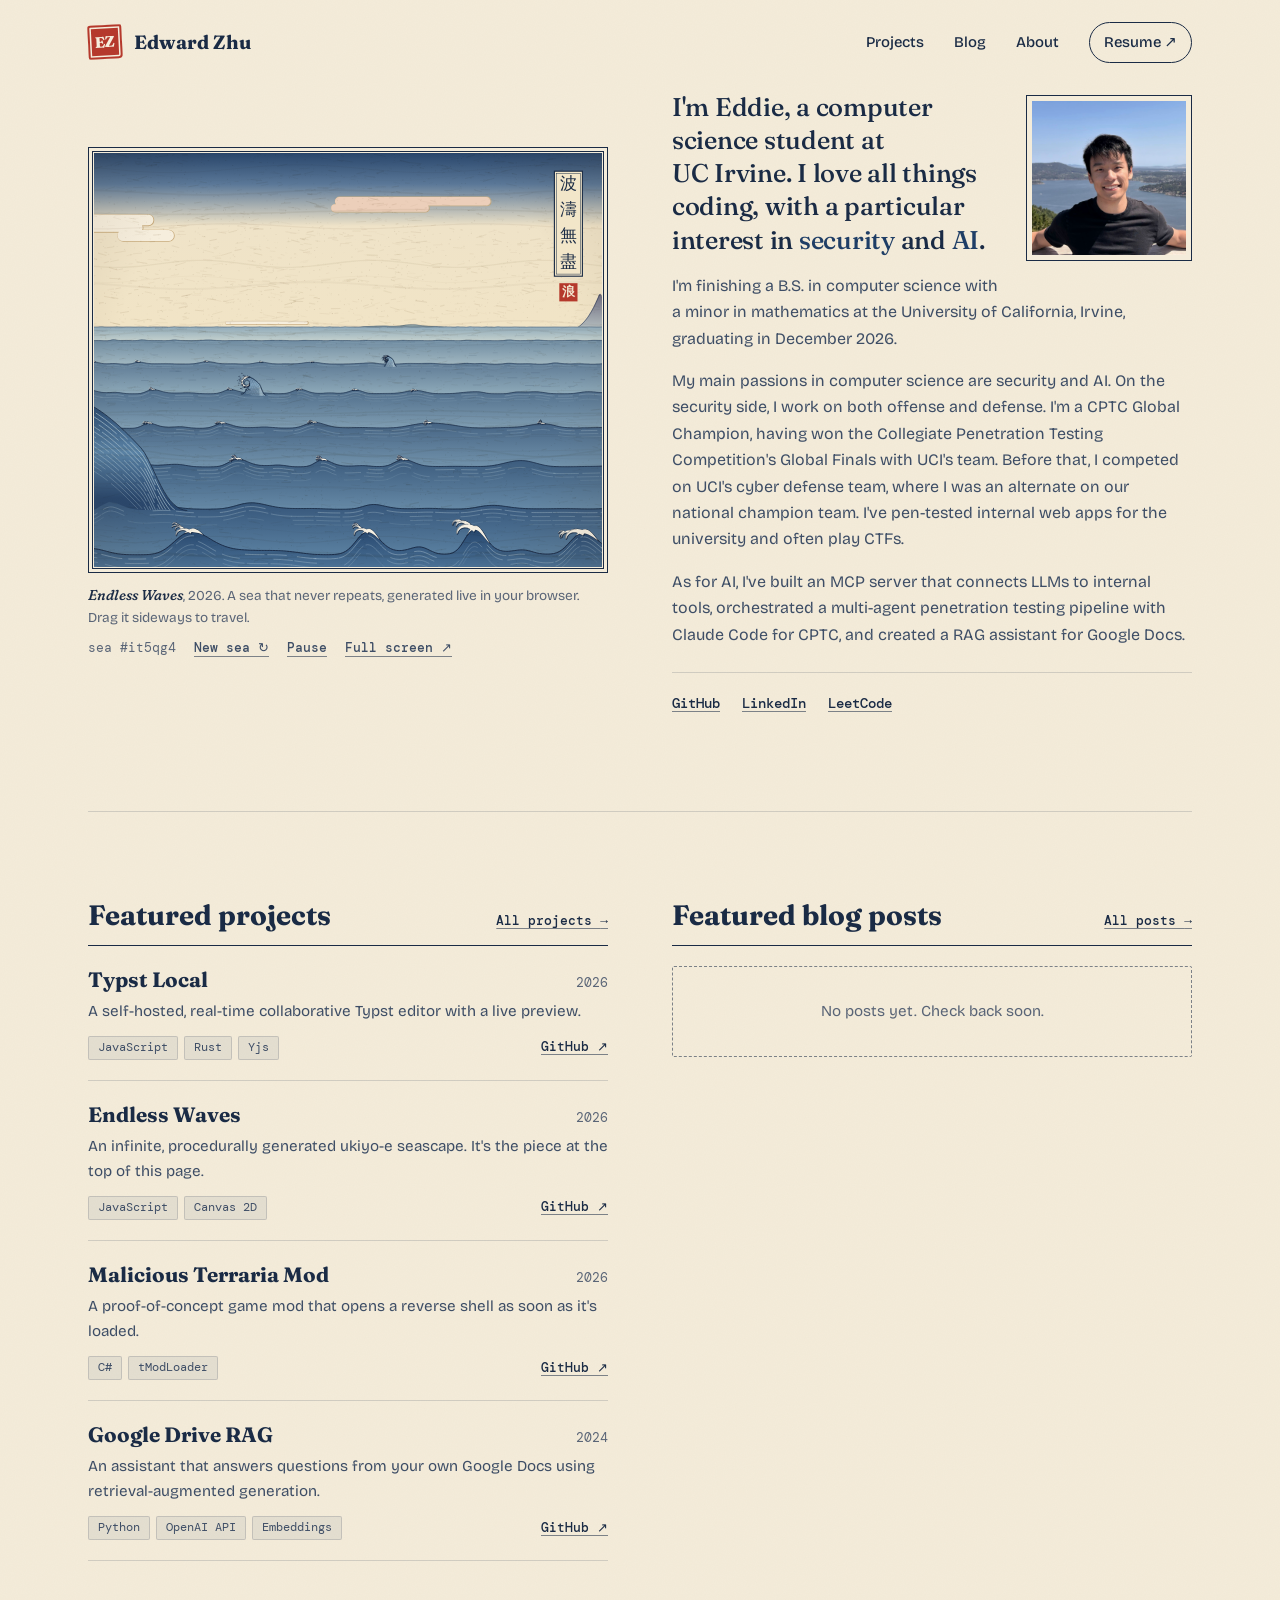
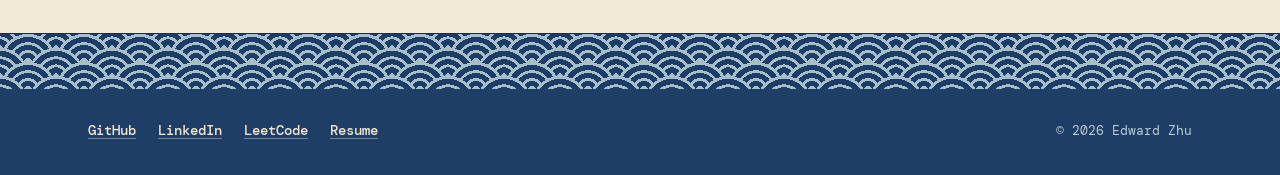
==== index.html @ ed26be7c "Personal website with Endless Waves banner, projects and blog Co-Authored-By: Claude Opus 5.5 <norep" ====
<!doctype html>
<html lang="en">
<head>
  <meta charset="utf-8">
  <meta name="viewport" content="width=device-width, initial-scale=1">
  <title>Edward Zhu</title>
  <meta name="description" content="Edward Zhu — UC Irvine computer science student and CPTC global champion, focused on security and AI.">
  <meta name="theme-color" content="#f4ecda" media="(prefers-color-scheme: light)">
  <meta name="theme-color" content="#0e1626" media="(prefers-color-scheme: dark)">
  <link rel="icon" href="assets/favicon.svg" type="image/svg+xml">
  <link rel="preconnect" href="https://fonts.googleapis.com">
  <link rel="preconnect" href="https://fonts.gstatic.com" crossorigin>
  <link href="https://fonts.googleapis.com/css2?family=Bricolage+Grotesque:opsz,wght@12..96,300..700&amp;family=DM+Mono:wght@400;500&amp;family=Fraunces:ital,opsz,wght,SOFT,WONK@0,9..144,300..800,0..100,0..1;1,9..144,300..800,0..100,0..1&amp;display=swap" rel="stylesheet">
  <link rel="stylesheet" href="styles.css">
  <script src="main.js" defer></script>
</head>
<body>
  <a class="skip" href="#main">Skip to content</a>

  <header class="masthead wrap">
    <a class="brand" href="#top" aria-label="Edward Zhu, home">
      <span class="seal" aria-hidden="true">EZ</span>
      <span class="brand-name">Edward Zhu</span>
    </a>
    <nav aria-label="Primary">
      <ul>
        <li><a href="projects.html">Projects</a></li>
        <li><a href="blog.html">Blog</a></li>
        <li><a href="#about">About</a></li>
        <li><a class="btn-outline" href="assets/resume.pdf" target="_blank" rel="noopener">Resume <span aria-hidden="true">↗</span></a></li>
      </ul>
    </nav>
  </header>

  <main id="main">
    <section class="hero wrap" id="top" aria-label="Introduction">
      <!-- the banner: a live, procedurally generated ukiyo-e sea -->
      <figure class="print">
        <div class="print-frame">
          <iframe id="waves" src="art/waves.html" title="Endless Waves: an animated, procedurally generated ukiyo-e seascape. Drag sideways to travel." loading="eager"></iframe>
        </div>
        <figcaption class="print-caption">
          <p><span class="work-title">Endless Waves</span>, 2026. A sea that never repeats, generated live in your browser. Drag it sideways to travel.</p>
          <div class="print-controls">
            <span class="seed" id="seed" aria-live="polite"></span>
            <button type="button" id="wave-new">New sea <span aria-hidden="true">↻</span></button>
            <button type="button" id="wave-toggle" aria-pressed="false">Pause</button>
            <a href="art/waves.html" target="_blank" rel="noopener">Full screen <span aria-hidden="true">↗</span></a>
          </div>
        </figcaption>
      </figure>

      <div class="hero-about" id="about">
        <!-- the portrait floats right and the introduction wraps around it -->
        <div class="about-flow">
          <div class="portrait">
            <img src="assets/profile-photo.jpg" alt="Edward Zhu smiling on a lookout above the water" width="800" height="800">
          </div>
          <p class="lede">
            I'm Eddie, a computer science student at UC&nbsp;Irvine. I love all things coding,
            with a particular interest in <em>security</em> and <em>AI</em>.
          </p>
          <p>
            I'm finishing a B.S. in computer science with a minor in mathematics at the University of California,
            Irvine, graduating in December 2026.
          </p>
          <p>
            My main passions in computer science are security and AI. On the security side, I work on both offense
            and defense. I'm a CPTC Global Champion, having won the Collegiate Penetration Testing Competition's
            Global Finals with UCI's team. Before that, I competed on UCI's cyber defense team, where I was an
            alternate on our national champion team. I've pen-tested internal web apps for the university and often
            play CTFs.
          </p>
          <p>
            As for AI, I've built an MCP server that connects LLMs to internal tools, orchestrated a multi-agent
            penetration testing pipeline with Claude Code for CPTC, and created a RAG assistant for Google Docs.
          </p>
        </div>
        <div class="intro-meta">
          <ul class="links">
            <li><a href="https://github.com/zhu-e" target="_blank" rel="noopener">GitHub</a></li>
            <li><a href="https://www.linkedin.com/in/edwardzhu1/" target="_blank" rel="noopener">LinkedIn</a></li>
            <li><a href="https://leetcode.com/u/3dd13zhu/" target="_blank" rel="noopener">LeetCode</a></li>
          </ul>
        </div>
      </div>
    </section>

    <section class="featured wrap" aria-label="Featured projects and blog posts">
      <div class="featured-col" id="work">
        <div class="col-head">
          <h2>Featured projects</h2>
          <a class="see-all" href="projects.html">All projects <span aria-hidden="true">→</span></a>
        </div>
        <ul class="cards">
          <li class="card">
            <div class="card-head">
              <h3><a class="card-link" href="projects.html#typst-local">Typst Local</a></h3>
              <span class="card-meta">2026</span>
            </div>
            <p>A self-hosted, real-time collaborative Typst editor with a live preview.</p>
            <div class="card-foot">
              <ul class="tags"><li>JavaScript</li><li>Rust</li><li>Yjs</li></ul>
              <a class="card-gh" href="https://github.com/Zhu-E/typst-local" target="_blank" rel="noopener">GitHub <span aria-hidden="true">↗</span></a>
            </div>
          </li>
          <li class="card">
            <div class="card-head">
              <h3><a class="card-link" href="projects.html#endless-waves">Endless Waves</a></h3>
              <span class="card-meta">2026</span>
            </div>
            <p>An infinite, procedurally generated ukiyo-e seascape. It's the piece at the top of this page.</p>
            <div class="card-foot">
              <ul class="tags"><li>JavaScript</li><li>Canvas 2D</li></ul>
              <a class="card-gh" href="https://github.com/Zhu-E/endless-waves" target="_blank" rel="noopener">GitHub <span aria-hidden="true">↗</span></a>
            </div>
          </li>
          <li class="card">
            <div class="card-head">
              <h3><a class="card-link" href="projects.html#malicious-terraria-mod">Malicious Terraria Mod</a></h3>
              <span class="card-meta">2026</span>
            </div>
            <p>A proof-of-concept game mod that opens a reverse shell as soon as it's loaded.</p>
            <div class="card-foot">
              <ul class="tags"><li>C#</li><li>tModLoader</li></ul>
              <a class="card-gh" href="https://github.com/Zhu-E/MaliciousTerarriaMod" target="_blank" rel="noopener">GitHub <span aria-hidden="true">↗</span></a>
            </div>
          </li>
          <li class="card">
            <div class="card-head">
              <h3><a class="card-link" href="projects.html#google-drive-rag">Google Drive RAG</a></h3>
              <span class="card-meta">2024</span>
            </div>
            <p>An assistant that answers questions from your own Google Docs using retrieval-augmented generation.</p>
            <div class="card-foot">
              <ul class="tags"><li>Python</li><li>OpenAI API</li><li>Embeddings</li></ul>
              <a class="card-gh" href="https://github.com/Zhu-E/GoogleDriveRAG" target="_blank" rel="noopener">GitHub <span aria-hidden="true">↗</span></a>
            </div>
          </li>
        </ul>
      </div>

      <div class="featured-col" id="blog">
        <div class="col-head">
          <h2>Featured blog posts</h2>
          <a class="see-all" href="blog.html">All posts <span aria-hidden="true">→</span></a>
        </div>
        <!-- featured posts use the same markup as the projects, inside <ul class="cards">; see README.md -->
        <p class="empty">No posts yet. Check back soon.</p>
      </div>
    </section>

  </main>

  <footer class="footer">
    <div class="seigaiha" aria-hidden="true"></div>
    <div class="wrap footer-inner">
      <div class="footer-row">
        <ul class="links">
          <li><a href="https://github.com/zhu-e" target="_blank" rel="noopener">GitHub</a></li>
          <li><a href="https://www.linkedin.com/in/edwardzhu1/" target="_blank" rel="noopener">LinkedIn</a></li>
          <li><a href="https://leetcode.com/u/3dd13zhu/" target="_blank" rel="noopener">LeetCode</a></li>
          <li><a href="assets/resume.pdf" target="_blank" rel="noopener">Resume</a></li>
        </ul>
        <p class="fine">© <span id="year">2026</span> Edward Zhu</p>
      </div>
    </div>
  </footer>
</body>
</html>
---- styles.css ----
/* Palette borrowed from the Endless Waves print: washi paper, indigo ink, a vermilion seal. */
:root {
  --paper: #f4ecda;
  --paper-deep: #ebe0c7;
  --ink: #1a2b45;
  --ink-2: #3e4e66;
  --ink-3: #5a6577;
  --rule: rgba(26, 43, 69, 0.16);
  --rule-strong: rgba(26, 43, 69, 0.55);
  --vermilion: #b5392c;
  --on-vermilion: #f6eedd;
  --sea: #1f3e66;
  --sea-line: #b6ccd6;
  --tag-bg: rgba(31, 62, 102, 0.07);
  --grain-opacity: 0.5;

  /* Fraunces with its soft, wonky cut for the inky, carved feel of the print; Bricolage for warm, slightly odd text */
  --serif: "Fraunces", Georgia, serif;
  --sans: "Bricolage Grotesque", system-ui, -apple-system, "Segoe UI", sans-serif;
  --mono: "DM Mono", ui-monospace, "SF Mono", Menlo, monospace;

  --gutter: clamp(16px, 4vw, 48px);
  color-scheme: light;
}

@media (prefers-color-scheme: dark) {
  :root:not([data-theme="light"]) {
    --paper: #0e1626;
    --paper-deep: #152036;
    --ink: #ece2cb;
    --ink-2: #c4c3bd;
    --ink-3: #8f97a5;
    --rule: rgba(236, 226, 203, 0.13);
    --rule-strong: rgba(236, 226, 203, 0.45);
    --vermilion: #e46a52;
    --on-vermilion: #1a1410;
    --sea: #1f3e66;
    --sea-line: #6f8fae;
    --tag-bg: rgba(236, 226, 203, 0.06);
    --grain-opacity: 0.18;
    color-scheme: dark;
  }
}
:root[data-theme="dark"] {
  --paper: #0e1626;
  --paper-deep: #152036;
  --ink: #ece2cb;
  --ink-2: #c4c3bd;
  --ink-3: #8f97a5;
  --rule: rgba(236, 226, 203, 0.13);
  --rule-strong: rgba(236, 226, 203, 0.45);
  --vermilion: #e46a52;
  --on-vermilion: #1a1410;
  --sea: #1f3e66;
  --sea-line: #6f8fae;
  --tag-bg: rgba(236, 226, 203, 0.06);
  --grain-opacity: 0.18;
  color-scheme: dark;
}

/* ---------- base ---------- */
*, *::before, *::after { box-sizing: border-box; }
html { scroll-behavior: smooth; -webkit-text-size-adjust: 100%; }
@media (prefers-reduced-motion: reduce) { html { scroll-behavior: auto; } }

body {
  margin: 0;
  background: var(--paper);
  color: var(--ink);
  font: 400 1rem/1.65 var(--sans);
  -webkit-font-smoothing: antialiased;
  overflow-x: hidden;
  position: relative;
  /* short pages still put the footer at the bottom of the window */
  min-height: 100vh; display: flex; flex-direction: column;
}
main { flex: 1 0 auto; }
/* fibrous paper grain over the whole page */
body::before {
  content: "";
  position: absolute;
  inset: 0;
  pointer-events: none;
  z-index: -1;
  opacity: var(--grain-opacity);
  background-image: url("data:image/svg+xml,%3Csvg xmlns='http://www.w3.org/2000/svg' width='220' height='220'%3E%3Cfilter id='n'%3E%3CfeTurbulence type='fractalNoise' baseFrequency='0.9' numOctaves='2' stitchTiles='stitch'/%3E%3CfeColorMatrix values='0 0 0 0 0.45 0 0 0 0 0.36 0 0 0 0 0.22 0 0 0 0.09 0'/%3E%3C/filter%3E%3Crect width='100%25' height='100%25' filter='url(%23n)'/%3E%3C/svg%3E");
}

h1, h2, h3, .lede, .brand-name, .seal { font-variation-settings: "SOFT" 100, "WONK" 1; }

img { max-width: 100%; display: block; }
a { color: inherit; text-decoration-color: var(--rule-strong); text-underline-offset: 0.2em; text-decoration-thickness: 1px; }
a:hover { color: var(--vermilion); text-decoration-color: currentColor; }
:focus-visible { outline: 2px solid var(--vermilion); outline-offset: 3px; border-radius: 2px; }
::selection { background: var(--vermilion); color: var(--on-vermilion); }

.wrap { width: min(1200px, 100%); margin-inline: auto; padding-inline: var(--gutter); }
.wrap.narrow { width: min(960px, 100%); }

.skip {
  position: absolute; left: 12px; top: -48px; z-index: 10;
  background: var(--ink); color: var(--paper); padding: 8px 14px; border-radius: 4px;
}
.skip:focus { top: 12px; }

/* ---------- masthead ---------- */
.masthead {
  display: flex; align-items: center; justify-content: space-between; gap: 16px;
  padding-block: 22px 20px;
}
.brand { display: inline-flex; align-items: center; gap: 12px; text-decoration: none; }
.brand:hover { color: inherit; }
.seal {
  display: grid; place-items: center;
  width: 34px; height: 34px; flex: none;
  background: var(--vermilion); color: var(--on-vermilion);
  font: 800 0.95rem/1 var(--serif); letter-spacing: 0.02em;
  border-radius: 3px 2px 4px 2px;
  box-shadow: inset 0 0 0 2px var(--vermilion), inset 0 0 0 3.5px var(--on-vermilion);
  transform: rotate(-3deg);
  transition: transform 0.3s ease;
}
.brand:hover .seal { transform: rotate(3deg); }
.brand-name { font: 700 1.2rem/1 var(--serif); letter-spacing: 0.01em; }

.masthead nav ul { display: flex; align-items: center; gap: clamp(14px, 2.4vw, 30px); margin: 0; padding: 0; list-style: none; }
.masthead nav a { font-size: 0.93rem; font-weight: 500; text-decoration: none; white-space: nowrap; }
.btn-outline {
  display: inline-block; padding: 7px 14px;
  border: 1px solid var(--ink); border-radius: 999px;
  transition: background 0.2s, color 0.2s, border-color 0.2s;
}
.masthead nav .btn-outline:hover { background: var(--vermilion); border-color: var(--vermilion); color: var(--on-vermilion); }

/* ---------- the print (banner) ---------- */
.print { margin: 0; }
/* double rule, like the cartouche inside the picture */
.print-frame {
  position: relative;
  border: 1.5px solid var(--ink);
  padding: 5px;
  background: var(--paper);
}
.print-frame::before {
  content: ""; position: absolute; inset: 3px;
  border: 0.5px solid var(--ink); pointer-events: none;
}
.print-frame iframe {
  display: block; width: 100%; border: 0;
  height: clamp(300px, 46vh, 430px);
  background: #efe3c8;
}
.print-caption {
  display: flex; flex-wrap: wrap; align-items: baseline; justify-content: space-between; gap: 8px 24px;
  padding-top: 12px;
  font-size: 0.85rem; color: var(--ink-3);
}
.print-caption p { margin: 0; max-width: 62ch; }
.work-title { font: italic 500 1.05em var(--serif); font-variation-settings: "SOFT" 100, "WONK" 1; color: var(--ink); }
.print-controls { display: flex; flex-wrap: wrap; align-items: baseline; gap: 6px 18px; }
.print-controls button,
.print-controls a {
  font: 500 0.8rem/1 var(--mono);
  color: var(--ink-2); background: none; border: 0; padding: 4px 0; cursor: pointer;
  text-decoration: underline; text-decoration-color: var(--rule-strong); text-underline-offset: 0.3em;
}
.print-controls button:hover, .print-controls a:hover { color: var(--vermilion); text-decoration-color: currentColor; }
.seed { font: 400 0.8rem/1 var(--mono); color: var(--ink-3); }

/* ---------- hero: the print on the left, a short introduction on the right ---------- */
.hero {
  display: grid; grid-template-columns: minmax(0, 1fr) minmax(0, 1fr);
  gap: 40px clamp(32px, 5vw, 64px); align-items: center;
  padding-block: 8px clamp(56px, 8vw, 96px);
}
.hero-about { display: grid; gap: 24px; justify-items: start; }
.about-flow { display: flow-root; justify-self: stretch; }
.hero .portrait { float: right; width: clamp(130px, 13vw, 176px); margin: 4px 0 14px 24px; }
.about-flow p:not(.lede) { margin: 1em 0 0; color: var(--ink-2); }
.lede {
  margin: 0;
  font: 500 clamp(1.35rem, 2vw, 1.75rem)/1.3 var(--serif);
  letter-spacing: -0.01em;
  text-wrap: balance;
}
.lede em { font-style: normal; color: var(--sea); }
@media (prefers-color-scheme: dark) { :root:not([data-theme="light"]) .lede em { color: var(--sea-line); } }
:root[data-theme="dark"] .lede em { color: var(--sea-line); }

.intro-meta {
  display: flex; flex-wrap: wrap; justify-content: space-between; align-items: baseline; gap: 12px 32px;
  justify-self: stretch; padding-top: 18px;
  border-top: 1px solid var(--rule);
  font-size: 0.92rem; color: var(--ink-3);
}
.links { display: flex; flex-wrap: wrap; gap: 6px 22px; margin: 0; padding: 0; list-style: none; }
.links a { font: 500 0.85rem/1.6 var(--mono); color: var(--ink); }

/* ---------- homepage: featured projects | featured blog posts ---------- */
.featured {
  display: grid; grid-template-columns: minmax(0, 1fr) minmax(0, 1fr); gap: 56px clamp(32px, 5vw, 64px);
  align-items: start;
  padding-block: clamp(48px, 7vw, 88px) 0;
  position: relative;
}
/* the divider spans the content, not the side gutters */
.featured::before, .page-head::after {
  content: ""; position: absolute; left: var(--gutter); right: var(--gutter);
  border-top: 1px solid var(--rule);
}
.featured::before { top: 0; }
.col-head {
  display: flex; align-items: baseline; justify-content: space-between; gap: 16px;
  padding-bottom: 12px; border-bottom: 1.5px solid var(--ink);
}
.col-head h2 { margin: 0; font: 700 clamp(1.4rem, 2.2vw, 1.75rem)/1.2 var(--serif); }
.see-all { flex: none; font: 500 0.8rem/1 var(--mono); }

/* cards: compact rows used for featured projects and for blog posts */
.cards { list-style: none; margin: 0; padding: 0; }
.card { position: relative; padding-block: 20px; border-bottom: 1px solid var(--rule); }
/* the title's link covers the whole card; other links in it sit on top */
.card-link { text-decoration: none; }
.card-link::after { content: ""; position: absolute; inset: 0; }
.card-head { display: flex; align-items: baseline; justify-content: space-between; gap: 16px; }
.card h3 { margin: 0; font: 700 1.3rem/1.3 var(--serif); transition: color 0.2s; }
.card:hover h3, .card-link:hover { color: var(--vermilion); }
.card-foot { display: flex; align-items: center; justify-content: space-between; gap: 8px 16px; flex-wrap: wrap; }
.card-gh { position: relative; z-index: 1; flex: none; font: 500 0.8rem/1 var(--mono); }
.card-meta { flex: none; font: 400 0.8rem/1 var(--mono); color: var(--ink-3); }
.card p { margin: 6px 0 12px; color: var(--ink-2); font-size: 0.95rem; }
.card p:last-child { margin-bottom: 0; }
.empty {
  margin: 20px 0 0; padding: 32px 20px;
  border: 1px dashed var(--rule-strong); border-radius: 2px;
  color: var(--ink-3); font-size: 0.95rem; text-align: center;
}

/* ---------- inner pages: projects, blog, posts ---------- */
.page-head { position: relative; padding-block: clamp(20px, 4vw, 44px) clamp(28px, 4vw, 40px); }
.page-head::after { bottom: 0; }
.article .page-head::after { left: 0; right: 0; }
.back { font: 500 0.8rem/1 var(--mono); color: var(--ink-3); text-decoration: none; }
.page-head h1 { margin: 16px 0 8px; font: 700 clamp(2.2rem, 5vw, 3.4rem)/1.1 var(--serif); letter-spacing: -0.01em; }
.page-head p { margin: 0; color: var(--ink-3); }
.sort { display: flex; align-items: center; gap: 10px; margin-top: 16px; }
.sort label { font: 500 0.8rem/1 var(--mono); color: var(--ink-3); }
.select-wrap { position: relative; display: inline-block; }
.select-wrap::after {
  content: "▾"; position: absolute; right: 13px; top: 50%; transform: translateY(-50%);
  pointer-events: none; font-size: 0.8rem; color: var(--ink-2);
}
.select-wrap select {
  appearance: none; -webkit-appearance: none; cursor: pointer;
  font: 500 0.85rem/1 var(--mono); color: var(--ink); background: transparent;
  padding: 8px 34px 8px 14px; border: 1px solid var(--rule-strong); border-radius: 999px;
  transition: border-color 0.2s;
}
.select-wrap select:hover { border-color: var(--ink); }
.select-wrap option { background: var(--paper); color: var(--ink); }
.page-body { padding-top: clamp(28px, 4vw, 44px); }

.prose { padding-top: 32px; max-width: 68ch; font-size: 1.05rem; }
.prose p, .prose ul, .prose ol { margin: 0 0 1.1em; color: var(--ink-2); }
.prose h2 { margin: 1.8em 0 0.6em; font: 700 1.6rem/1.25 var(--serif); }
.prose h3 { margin: 1.5em 0 0.5em; font: 700 1.25rem/1.3 var(--serif); }
.prose pre {
  margin: 0 0 1.2em; padding: 14px 16px; overflow-x: auto;
  background: var(--tag-bg); border: 1px solid var(--rule); border-radius: 2px;
}
.prose pre code { background: none; padding: 0; font-size: 0.88rem; }

/* ---------- entries: the full project list ---------- */
.entries { list-style: none; margin: 0; padding: 0; }
.entry {
  display: grid; grid-template-columns: 64px minmax(0, 1fr); gap: 0 24px;
  padding-block: 28px;
  border-bottom: 1px solid var(--rule);
}
.entry:first-child { padding-top: 0; }
.entry:last-child { border-bottom: 0; padding-bottom: 0; }
.year { font: 500 0.82rem/2.1 var(--mono); color: var(--ink-3); }
.entry-head { display: flex; align-items: baseline; justify-content: space-between; gap: 16px; }
.entry h3 {
  margin: 0; font: 700 clamp(1.35rem, 2.3vw, 1.7rem)/1.25 var(--serif);
  transition: color 0.2s;
}
.entry:hover h3, .entry:target h3 { color: var(--vermilion); }
.entry { scroll-margin-top: 24px; }
.entry-link { flex: none; font: 500 0.8rem/1 var(--mono); }
.entry-links { flex: none; display: flex; gap: 16px; }
.entry-body > p { margin: 8px 0 14px; max-width: 60ch; color: var(--ink-2); }

.tags { display: flex; flex-wrap: wrap; gap: 6px; margin: 0; padding: 0; list-style: none; }
.tags li {
  font: 400 0.74rem/1 var(--mono); color: var(--ink-2);
  padding: 5px 9px; background: var(--tag-bg); border: 1px solid var(--rule); border-radius: 2px;
}

details { margin-top: 14px; }
summary {
  display: inline-flex; align-items: center; gap: 8px;
  font: 500 0.8rem/1 var(--mono); color: var(--ink-3); cursor: pointer; list-style: none;
  padding: 4px 0;
}
summary::-webkit-details-marker { display: none; }
summary::before {
  content: "+"; display: grid; place-items: center; width: 16px; height: 16px;
  border: 1px solid currentColor; border-radius: 50%; font-size: 0.75rem; line-height: 1;
  transition: transform 0.2s;
}
details[open] summary::before { transform: rotate(45deg); }
summary:hover { color: var(--vermilion); }
.features { margin: 10px 0 0; padding: 0; list-style: none; max-width: 64ch; color: var(--ink-2); font-size: 0.95rem; }
.features li { position: relative; padding-left: 22px; margin-top: 6px; }
.features li::before { content: "〜"; position: absolute; left: 0; color: var(--vermilion); font-size: 0.85em; }
code { font: 0.88em var(--mono); background: var(--tag-bg); padding: 1px 5px; border-radius: 2px; }

/* ---------- portrait ---------- */
.portrait {
  position: relative; border: 1.5px solid var(--ink); padding: 5px; background: var(--paper);
}
.portrait img {
  width: 100%; height: auto; aspect-ratio: 1; object-fit: cover;
  filter: saturate(0.82) contrast(1.02);
}

/* ---------- footer ---------- */
.footer { margin-top: clamp(40px, 6vw, 72px); background: var(--sea); color: #f2e8d2; }
/* seigaiha: the overlapping-wave pattern, in the print's indigo */
.seigaiha {
  --a: var(--sea); --b: var(--sea-line);
  height: 56px;
  background-color: var(--a);
  background-image:
    radial-gradient(circle at 100% 150%, var(--a) 24%, var(--b) 24% 28%, var(--a) 28% 36%, var(--b) 36% 40%, transparent 40%),
    radial-gradient(circle at 0 150%, var(--a) 24%, var(--b) 24% 28%, var(--a) 28% 36%, var(--b) 36% 40%, transparent 40%),
    radial-gradient(circle at 50% 100%, var(--b) 10%, var(--a) 10% 23%, var(--b) 23% 30%, var(--a) 30% 43%, var(--b) 43% 50%, var(--a) 50% 63%, var(--b) 63% 71%, transparent 71%),
    radial-gradient(circle at 100% 50%, var(--b) 5%, var(--a) 5% 15%, var(--b) 15% 20%, var(--a) 20% 29%, var(--b) 29% 34%, var(--a) 34% 44%, var(--b) 44% 49%, transparent 49%),
    radial-gradient(circle at 0 50%, var(--b) 5%, var(--a) 5% 15%, var(--b) 15% 20%, var(--a) 20% 29%, var(--b) 29% 34%, var(--a) 34% 44%, var(--b) 44% 49%, transparent 49%);
  background-size: 56px 28px;
  opacity: 0.9;
  border-top: 1.5px solid var(--ink);
}
.footer-inner { padding-block: 28px 32px; }
.footer-row {
  display: flex; flex-wrap: wrap; justify-content: space-between; align-items: baseline; gap: 12px 24px;
}
.footer .links a { color: #f2e8d2; text-decoration-color: rgba(242, 232, 210, 0.4); }
.footer .links a:hover { color: #eccfba; }
.fine { margin: 0; font: 400 0.8rem/1 var(--mono); color: #b6ccd6; }
.footer :focus-visible { outline-color: #eccfba; }

/* ---------- arrival ---------- */
@media (prefers-reduced-motion: no-preference) {
  .print, .hero-about { animation: rise 0.8s cubic-bezier(0.2, 0.7, 0.2, 1) both; }
  .hero-about { animation-delay: 0.12s; }
  @keyframes rise { from { opacity: 0; transform: translateY(14px); } }
}

/* ---------- narrow screens ---------- */
@media (max-width: 900px) {
  .hero, .featured { grid-template-columns: minmax(0, 1fr); }
}
@media (max-width: 640px) {
  .masthead { flex-wrap: wrap; padding-block: 16px; }
  .masthead nav { width: 100%; }
  .masthead nav ul { justify-content: space-between; gap: 8px; }
  .masthead nav a { font-size: 0.86rem; }
  .btn-outline { padding: 6px 11px; }
  .brand-name { font-size: 1.1rem; }
  .print-frame iframe { height: clamp(280px, 52vh, 420px); }
  .entry { grid-template-columns: minmax(0, 1fr); }
  .year { line-height: 1.6; margin-bottom: 4px; }
  .entry-head { flex-wrap: wrap; gap: 4px 16px; }
}
@media (max-width: 359px) {
  .masthead nav ul { flex-wrap: wrap; justify-content: flex-start; gap: 8px 16px; }
}
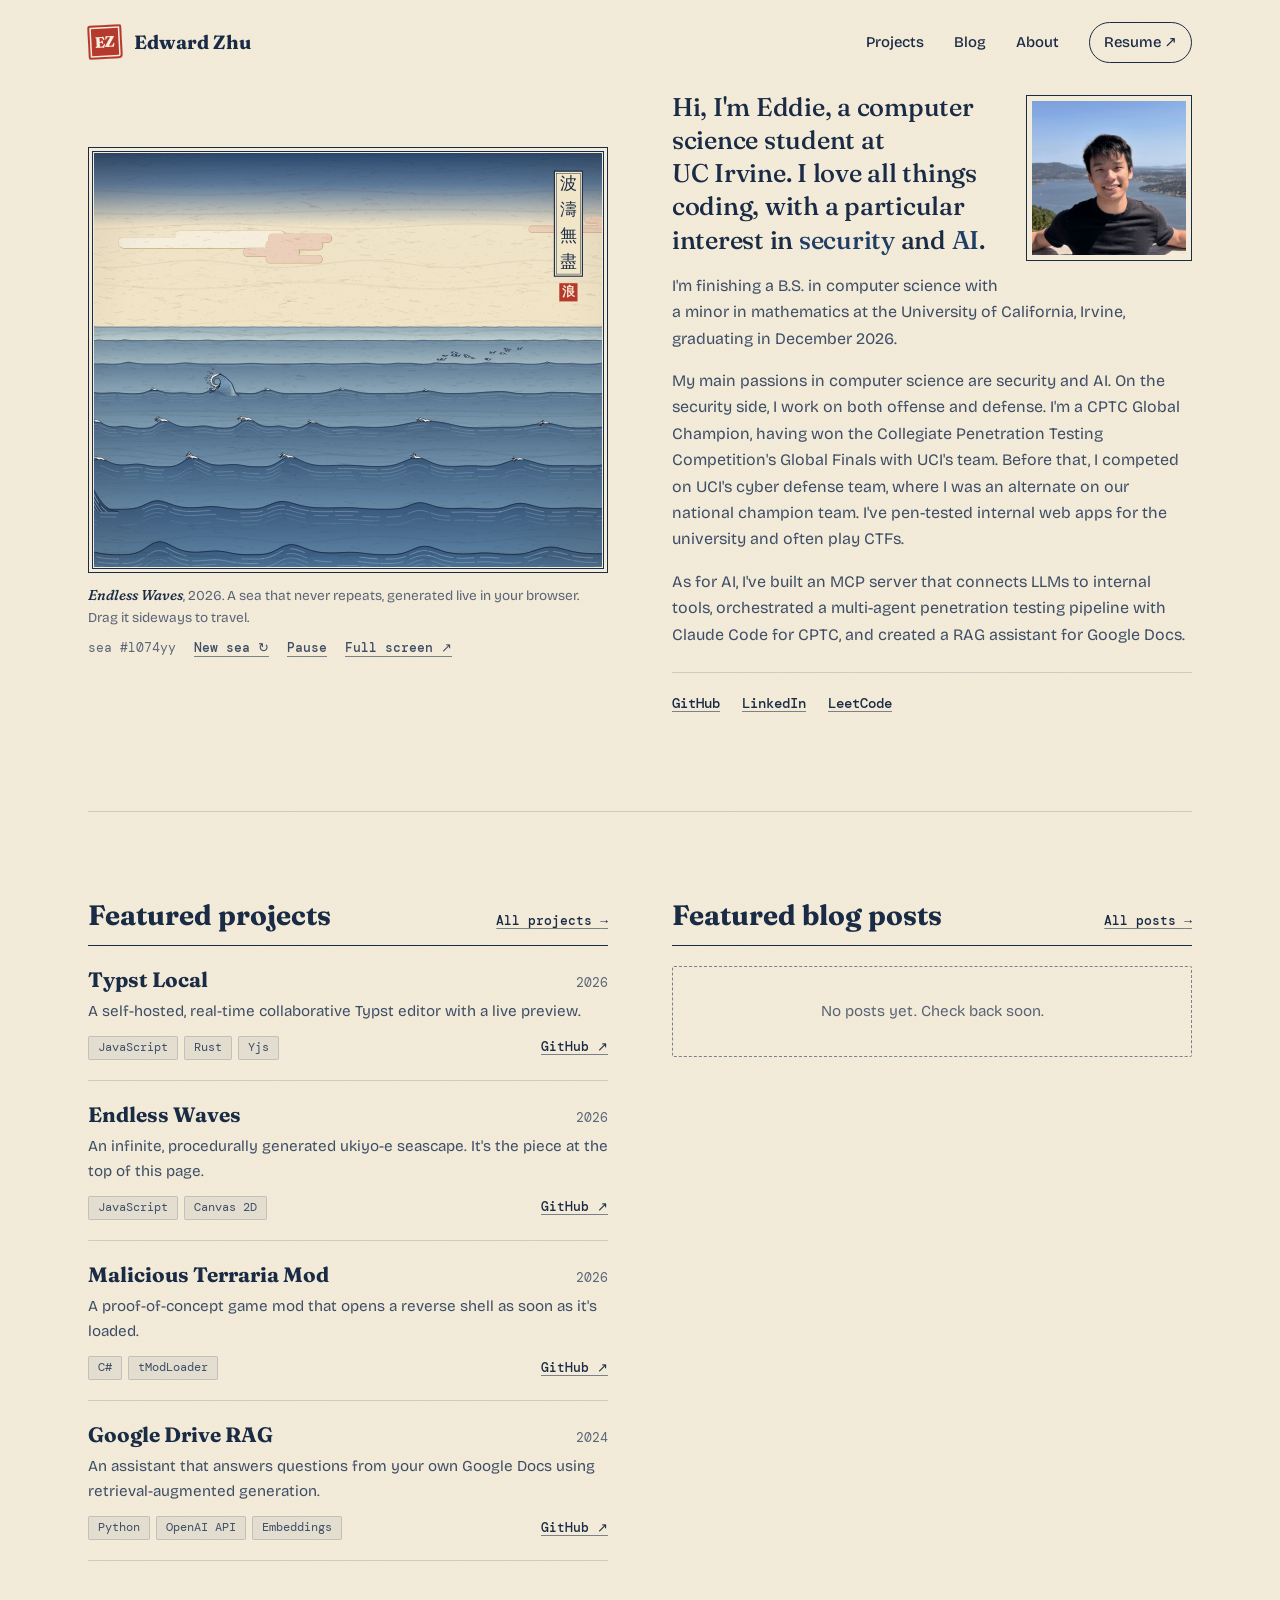
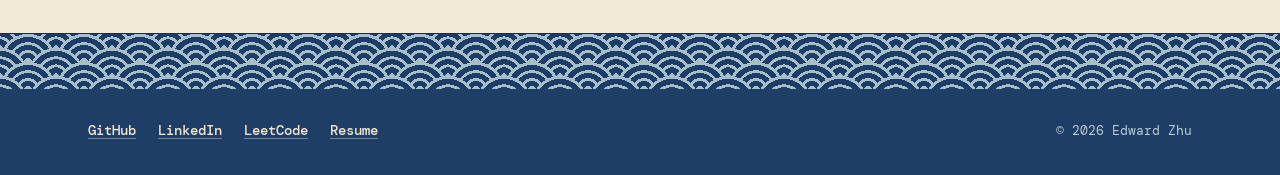
==== commit 00a22594: "Lead the tagline with "Hi," and drop my name from page descriptions Co-Authored-By: Claude Opus 5.5 " ====
--- a/index.html
+++ b/index.html
@@ -4,7 +4,7 @@
   <meta charset="utf-8">
   <meta name="viewport" content="width=device-width, initial-scale=1">
   <title>Edward Zhu</title>
-  <meta name="description" content="Edward Zhu — UC Irvine computer science student and CPTC global champion, focused on security and AI.">
+  <meta name="description" content="UC Irvine computer science student and CPTC global champion, focused on security and AI.">
   <meta name="theme-color" content="#f4ecda" media="(prefers-color-scheme: light)">
   <meta name="theme-color" content="#0e1626" media="(prefers-color-scheme: dark)">
   <link rel="icon" href="assets/favicon.svg" type="image/svg+xml">
@@ -57,7 +57,7 @@
             <img src="assets/profile-photo.jpg" alt="Edward Zhu smiling on a lookout above the water" width="800" height="800">
           </div>
           <p class="lede">
-            I'm Eddie, a computer science student at UC&nbsp;Irvine. I love all things coding,
+            Hi, I'm Eddie, a computer science student at UC&nbsp;Irvine. I love all things coding,
             with a particular interest in <em>security</em> and <em>AI</em>.
           </p>
           <p>
